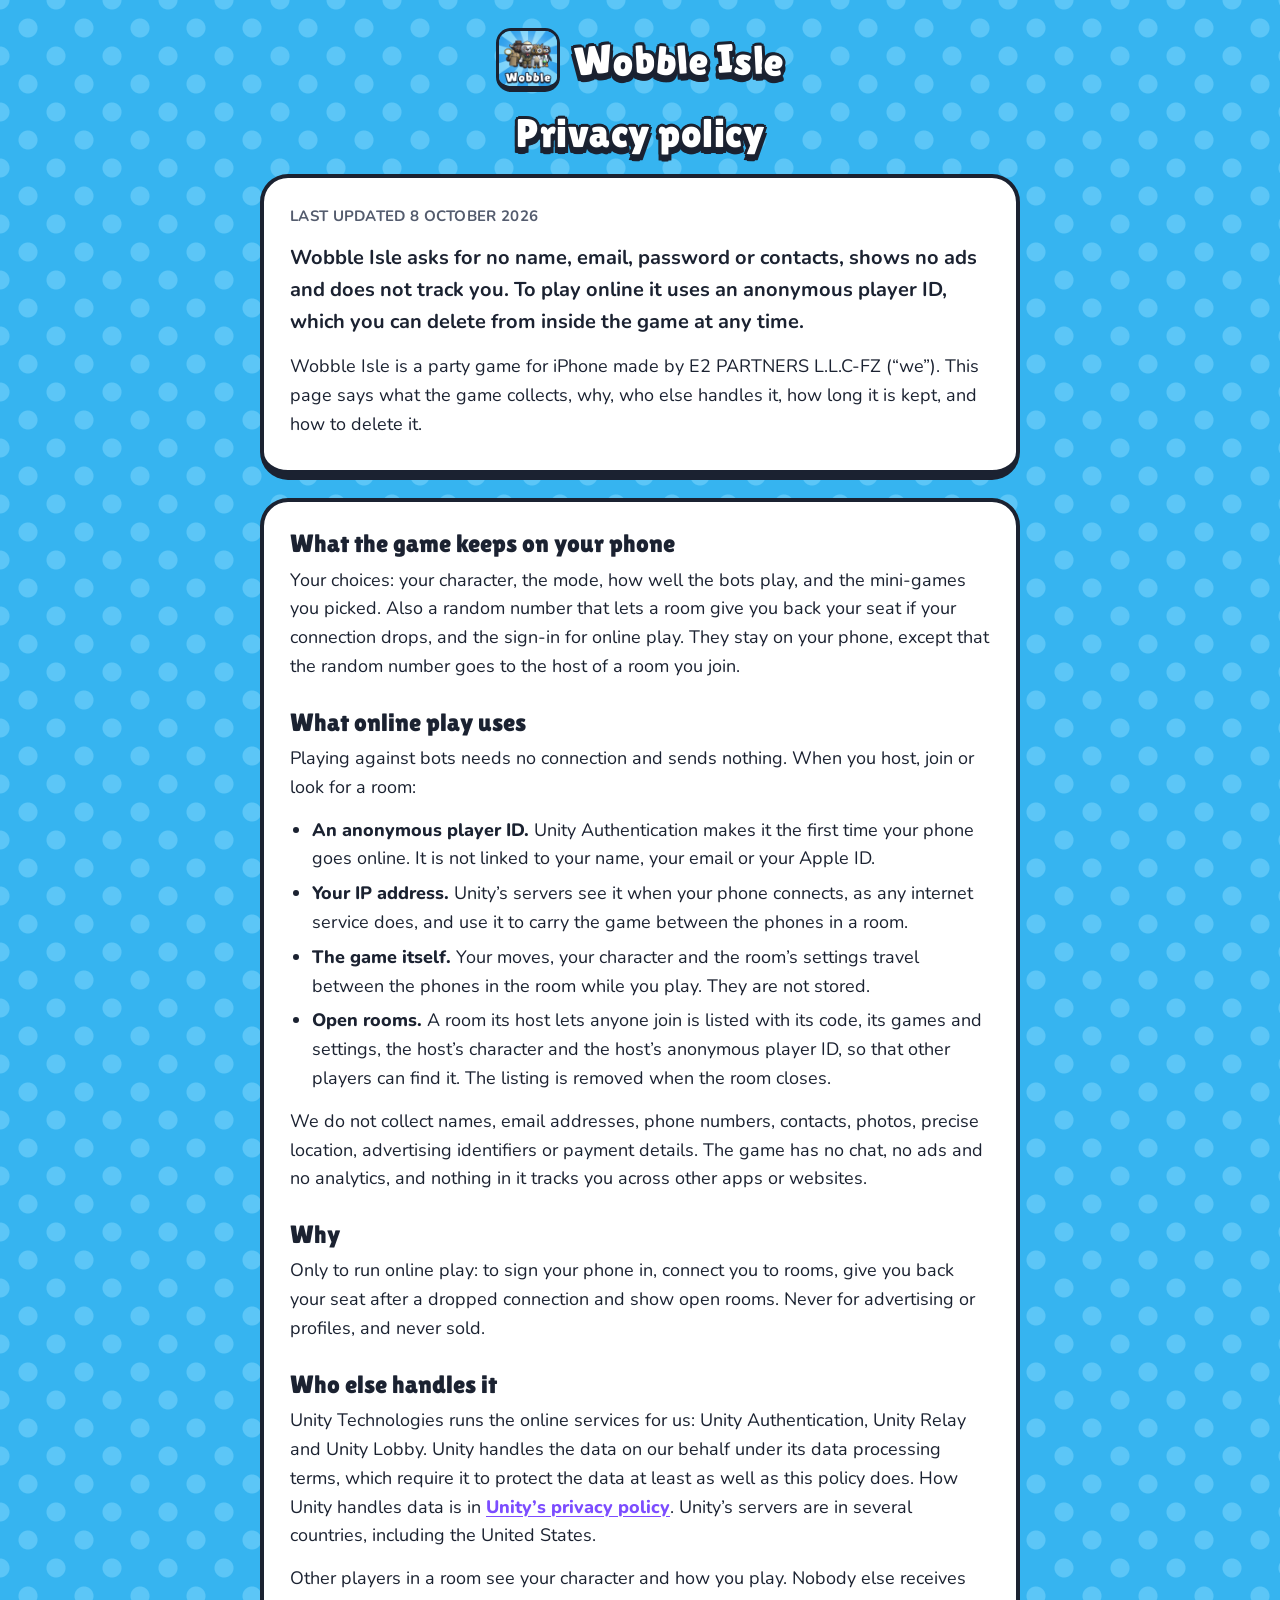
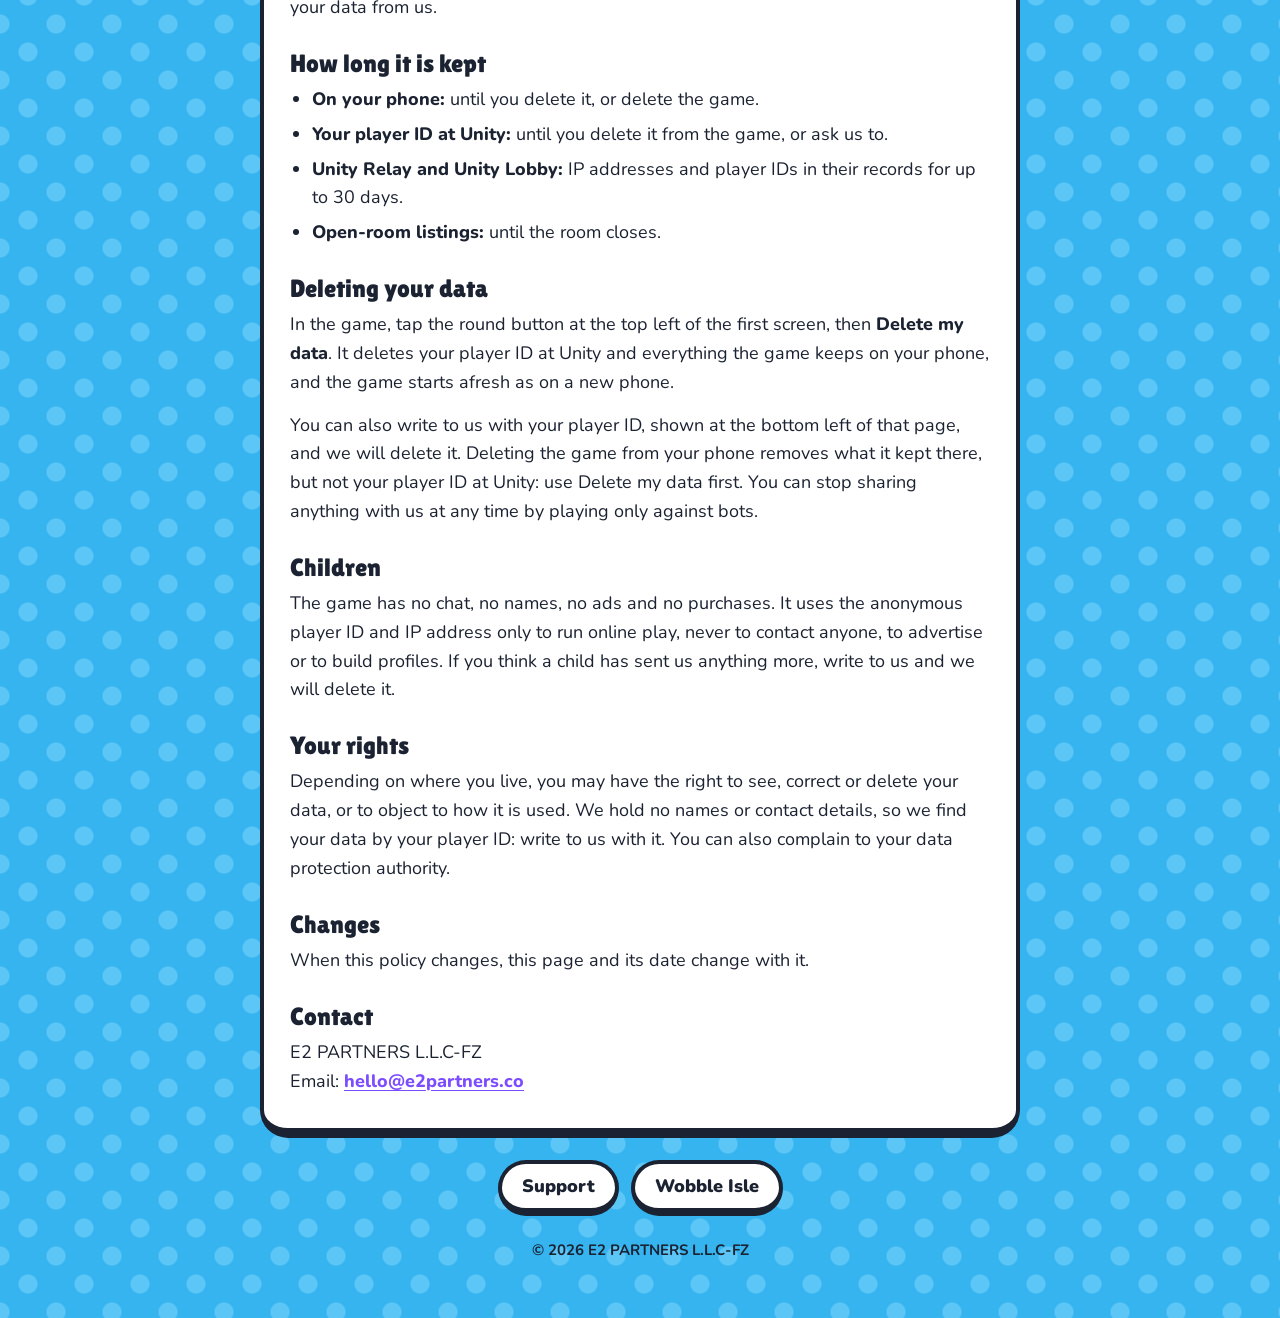
==== privacy/index.html @ 92bf53cb "Publish the privacy policy and support pages" ====
<!doctype html>
<html lang="en">
<head>
    <meta charset="utf-8">
    <meta name="viewport" content="width=device-width, initial-scale=1">
    <title>Privacy policy · Wobble Isle</title>
    <meta name="description" content="What Wobble Isle collects, why, who else handles it, how long it is kept, and how to delete it.">
    <link rel="icon" href="../icon.png">
    <link rel="stylesheet" href="../style.css">
</head>
<body>
<main class="page">
    <a class="top" href="../">
        <img src="../icon.png" alt="">
        <span class="loud name" aria-label="Wobble Isle"><span style="transform: rotate(-6deg)">W</span><span style="transform: rotate(4deg) translateY(3.7%)">o</span><span style="transform: rotate(-3deg) translateY(-2.2%)">b</span><span style="transform: rotate(5deg) translateY(3%)">b</span><span style="transform: rotate(-5deg) translateY(-1.5%)">l</span><span style="transform: rotate(3deg) translateY(2.2%)">e</span>&nbsp;<span style="transform: rotate(-4deg) translateY(-3%)">I</span><span style="transform: rotate(5deg) translateY(2.2%)">s</span><span style="transform: rotate(-3deg) translateY(-0.7%)">l</span><span style="transform: rotate(4deg) translateY(3%)">e</span></span>
    </a>

    <h1 class="loud">Privacy policy</h1>

    <section class="card">
        <p class="when">Last updated 8 October 2026</p>
        <p class="lead">Wobble Isle asks for no name, email, password or contacts, shows no ads and does not track you. To play online it uses an anonymous player ID, which you can delete from inside the game at any time.</p>
        <p>Wobble Isle is a party game for iPhone made by E2 PARTNERS L.L.C-FZ (“we”). This page says what the game collects, why, who else handles it, how long it is kept, and how to delete it.</p>
    </section>

    <section class="card">
        <h2>What the game keeps on your phone</h2>
        <p>Your choices: your character, the mode, how well the bots play, and the mini-games you picked. Also a random number that lets a room give you back your seat if your connection drops, and the sign-in for online play. They stay on your phone, except that the random number goes to the host of a room you join.</p>

        <h2>What online play uses</h2>
        <p>Playing against bots needs no connection and sends nothing. When you host, join or look for a room:</p>
        <ul>
            <li><strong>An anonymous player ID.</strong> Unity Authentication makes it the first time your phone goes online. It is not linked to your name, your email or your Apple ID.</li>
            <li><strong>Your IP address.</strong> Unity’s servers see it when your phone connects, as any internet service does, and use it to carry the game between the phones in a room.</li>
            <li><strong>The game itself.</strong> Your moves, your character and the room’s settings travel between the phones in the room while you play. They are not stored.</li>
            <li><strong>Open rooms.</strong> A room its host lets anyone join is listed with its code, its games and settings, the host’s character and the host’s anonymous player ID, so that other players can find it. The listing is removed when the room closes.</li>
        </ul>
        <p>We do not collect names, email addresses, phone numbers, contacts, photos, precise location, advertising identifiers or payment details. The game has no chat, no ads and no analytics, and nothing in it tracks you across other apps or websites.</p>

        <h2>Why</h2>
        <p>Only to run online play: to sign your phone in, connect you to rooms, give you back your seat after a dropped connection and show open rooms. Never for advertising or profiles, and never sold.</p>

        <h2>Who else handles it</h2>
        <p>Unity Technologies runs the online services for us: Unity Authentication, Unity Relay and Unity Lobby. Unity handles the data on our behalf under its data processing terms, which require it to protect the data at least as well as this policy does. How Unity handles data is in <a href="https://unity.com/legal/game-player-and-app-user-privacy-policy">Unity’s privacy policy</a>. Unity’s servers are in several countries, including the United States.</p>
        <p>Other players in a room see your character and how you play. Nobody else receives your data from us.</p>

        <h2>How long it is kept</h2>
        <ul>
            <li><strong>On your phone:</strong> until you delete it, or delete the game.</li>
            <li><strong>Your player ID at Unity:</strong> until you delete it from the game, or ask us to.</li>
            <li><strong>Unity Relay and Unity Lobby:</strong> IP addresses and player IDs in their records for up to 30 days.</li>
            <li><strong>Open-room listings:</strong> until the room closes.</li>
        </ul>

        <h2>Deleting your data</h2>
        <p>In the game, tap the round button at the top left of the first screen, then <strong>Delete my data</strong>. It deletes your player ID at Unity and everything the game keeps on your phone, and the game starts afresh as on a new phone.</p>
        <p>You can also write to us with your player ID, shown at the bottom left of that page, and we will delete it. Deleting the game from your phone removes what it kept there, but not your player ID at Unity: use Delete my data first. You can stop sharing anything with us at any time by playing only against bots.</p>

        <h2>Children</h2>
        <p>The game has no chat, no names, no ads and no purchases. It uses the anonymous player ID and IP address only to run online play, never to contact anyone, to advertise or to build profiles. If you think a child has sent us anything more, write to us and we will delete it.</p>

        <h2>Your rights</h2>
        <p>Depending on where you live, you may have the right to see, correct or delete your data, or to object to how it is used. We hold no names or contact details, so we find your data by your player ID: write to us with it. You can also complain to your data protection authority.</p>

        <h2>Changes</h2>
        <p>When this policy changes, this page and its date change with it.</p>

        <h2>Contact</h2>
        <p>E2 PARTNERS L.L.C-FZ<br>Email: <a href="mailto:hello@e2partners.co">hello@e2partners.co</a></p>
    </section>

    <nav class="links">
        <a href="../support/">Support</a>
        <a href="../">Wobble Isle</a>
    </nav>
    <footer>© 2026 E2 PARTNERS L.L.C-FZ</footer>
</main>
</body>
</html>
---- style.css ----
/* Wobble Isle's web pages, in the game's Toy look (docs/screens.md): the start screen's sky with
   paler dots, white cards with a thick ink edge and a thicker one underneath, loud words in
   Lilita One with an ink rim and a drop, and Nunito for reading. The fonts are served from here,
   so a visit asks nothing of any other site. */

@font-face {
    font-family: "Lilita One";
    src: url("fonts/LilitaOne-Regular.ttf") format("truetype");
    font-display: swap;
}

@font-face {
    font-family: "Nunito";
    src: url("fonts/Nunito-Variable.ttf") format("truetype");
    font-weight: 200 1000;
    font-display: swap;
}

:root {
    color-scheme: light;
    --ink: rgb(27, 34, 49);
    --paper: rgb(255, 255, 255);
    --action: rgb(124, 77, 255);
    --sky: rgb(54, 180, 240);
    --dot: rgb(92, 198, 247);
    --soft: rgb(84, 92, 110);
    --gutter: 16px;
}

* {
    box-sizing: border-box;
}

html {
    background-color: var(--sky);
    background-image:
        radial-gradient(circle, var(--dot) 9px, transparent 10px),
        radial-gradient(circle, var(--dot) 9px, transparent 10px);
    background-size: 56px 56px;
    background-position: 0 0, 28px 28px;
}

body {
    margin: 0;
    padding-block: 28px 56px;
    padding-inline: var(--gutter);
    color: var(--ink);
    font-family: "Nunito", "Avenir Next", "Helvetica Neue", Arial, sans-serif;
    font-size: 18px;
    line-height: 1.6;
}

.page {
    max-width: 760px;
    margin: 0 auto;
}

/* The header: the app icon and the game's name, its letters leaning as on the start screen. */
.top {
    display: flex;
    align-items: center;
    justify-content: center;
    gap: 14px;
    margin-bottom: 18px;
    text-decoration: none;
}

.top img {
    width: 64px;
    height: 64px;
    border-radius: 15px;
    border: 3px solid var(--ink);
    border-bottom-width: 6px;
}

.loud {
    margin: 0;
    font-family: "Lilita One", "Arial Rounded MT Bold", "Nunito", sans-serif;
    font-weight: 400;
    color: var(--paper);
    letter-spacing: 0.5px;
    /* The rim, all the way round, and the drop beneath. */
    text-shadow:
        3px 0 0 var(--ink), -3px 0 0 var(--ink), 0 3px 0 var(--ink), 0 -3px 0 var(--ink),
        2px 2px 0 var(--ink), -2px 2px 0 var(--ink), 2px -2px 0 var(--ink), -2px -2px 0 var(--ink),
        0 7px 0 var(--ink), 3px 6px 0 var(--ink), -3px 6px 0 var(--ink);
}

.name {
    font-size: 40px;
    line-height: 1.1;
    white-space: nowrap;
}

.name span {
    display: inline-block;
}

h1.loud {
    font-size: 40px;
    line-height: 1.15;
    text-align: center;
    text-wrap: balance;
    margin-bottom: 18px;
}

/* A white card, like the game's buttons. */
.card {
    background: var(--paper);
    border: 4px solid var(--ink);
    border-bottom-width: 10px;
    border-radius: 28px;
    padding: 26px 26px 18px;
}

.card + .card {
    margin-top: 18px;
}

.card h2 {
    font-family: "Lilita One", "Arial Rounded MT Bold", "Nunito", sans-serif;
    font-weight: 400;
    font-size: 25px;
    line-height: 1.25;
    margin: 26px 0 6px;
    text-wrap: balance;
}

.card h2:first-child {
    margin-top: 0;
}

.card p,
.card ul {
    margin: 0 0 14px;
}

.card ul {
    padding-left: 22px;
}

.card li + li {
    margin-top: 6px;
}

.lead {
    font-size: 20px;
    font-weight: 700;
}

.when {
    color: var(--soft);
    font-size: 15px;
    font-weight: 700;
    letter-spacing: 0.3px;
    text-transform: uppercase;
}

a {
    color: var(--action);
    font-weight: 800;
    text-underline-offset: 3px;
}

strong {
    font-weight: 800;
}

/* The main way to reach the studio, as a violet pill like the game's main action. */
.mail {
    display: inline-block;
    margin: 4px 0 14px;
    padding: 10px 22px;
    border: 4px solid var(--ink);
    border-bottom-width: 8px;
    border-radius: 999px;
    background: var(--action);
    color: var(--paper);
    font-weight: 900;
    font-size: 19px;
    text-decoration: none;
    overflow-wrap: anywhere;
}

/* A question and its answer on the support page. */
.question {
    border-top: 3px dashed rgb(205, 212, 224);
    padding-top: 16px;
    margin-top: 16px;
}

.question h3 {
    margin: 0 0 4px;
    font-size: 19px;
    font-weight: 900;
}

.question p {
    margin: 0 0 6px;
}

.links {
    display: flex;
    flex-wrap: wrap;
    justify-content: center;
    gap: 12px;
    margin-top: 22px;
}

.links a {
    display: inline-block;
    padding: 8px 20px;
    border: 4px solid var(--ink);
    border-bottom-width: 8px;
    border-radius: 999px;
    background: var(--paper);
    color: var(--ink);
    text-decoration: none;
    font-weight: 900;
}

footer {
    margin-top: 22px;
    text-align: center;
    font-size: 15px;
    font-weight: 700;
    color: var(--ink);
}

@media (max-width: 480px) {
    body {
        font-size: 17px;
        padding-block: 18px 40px;
    }

    .name,
    h1.loud {
        font-size: 32px;
    }

    .top img {
        width: 52px;
        height: 52px;
    }

    .card {
        padding: 20px 18px 12px;
        border-radius: 22px;
    }
}
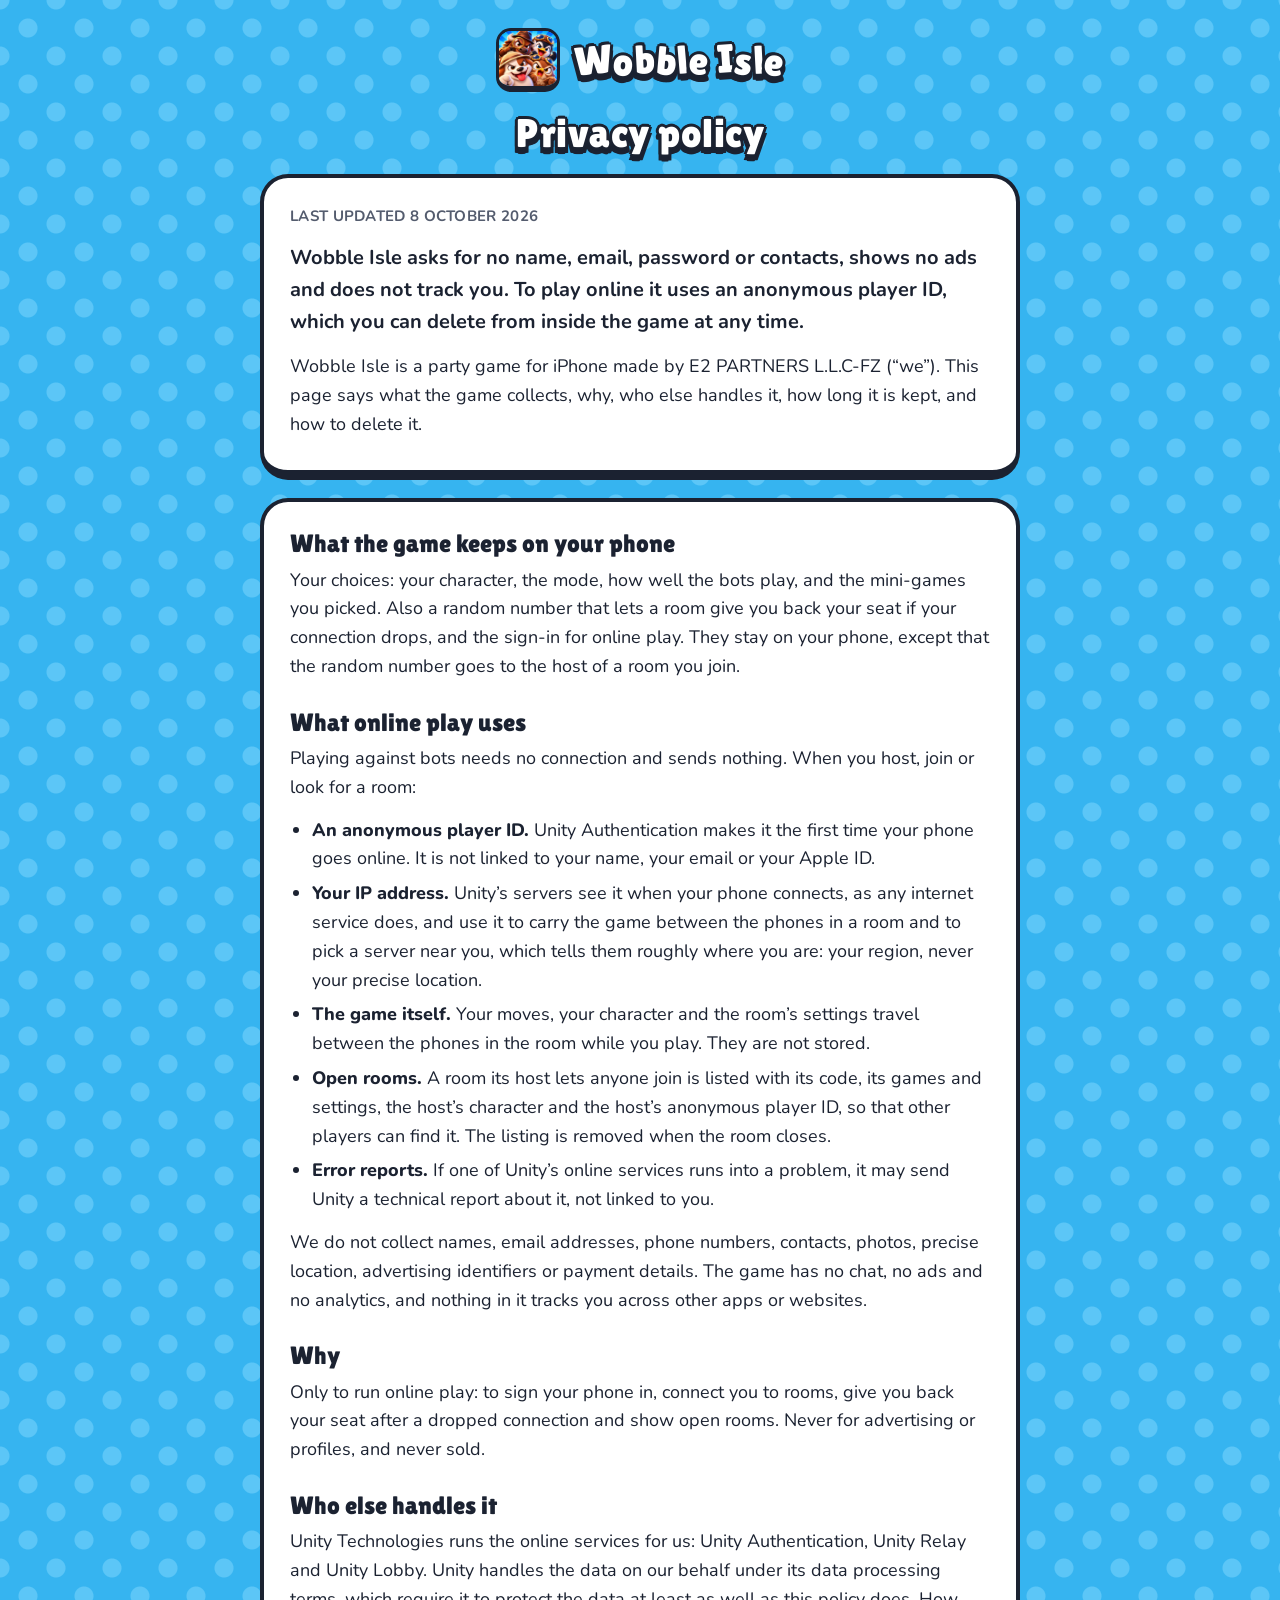
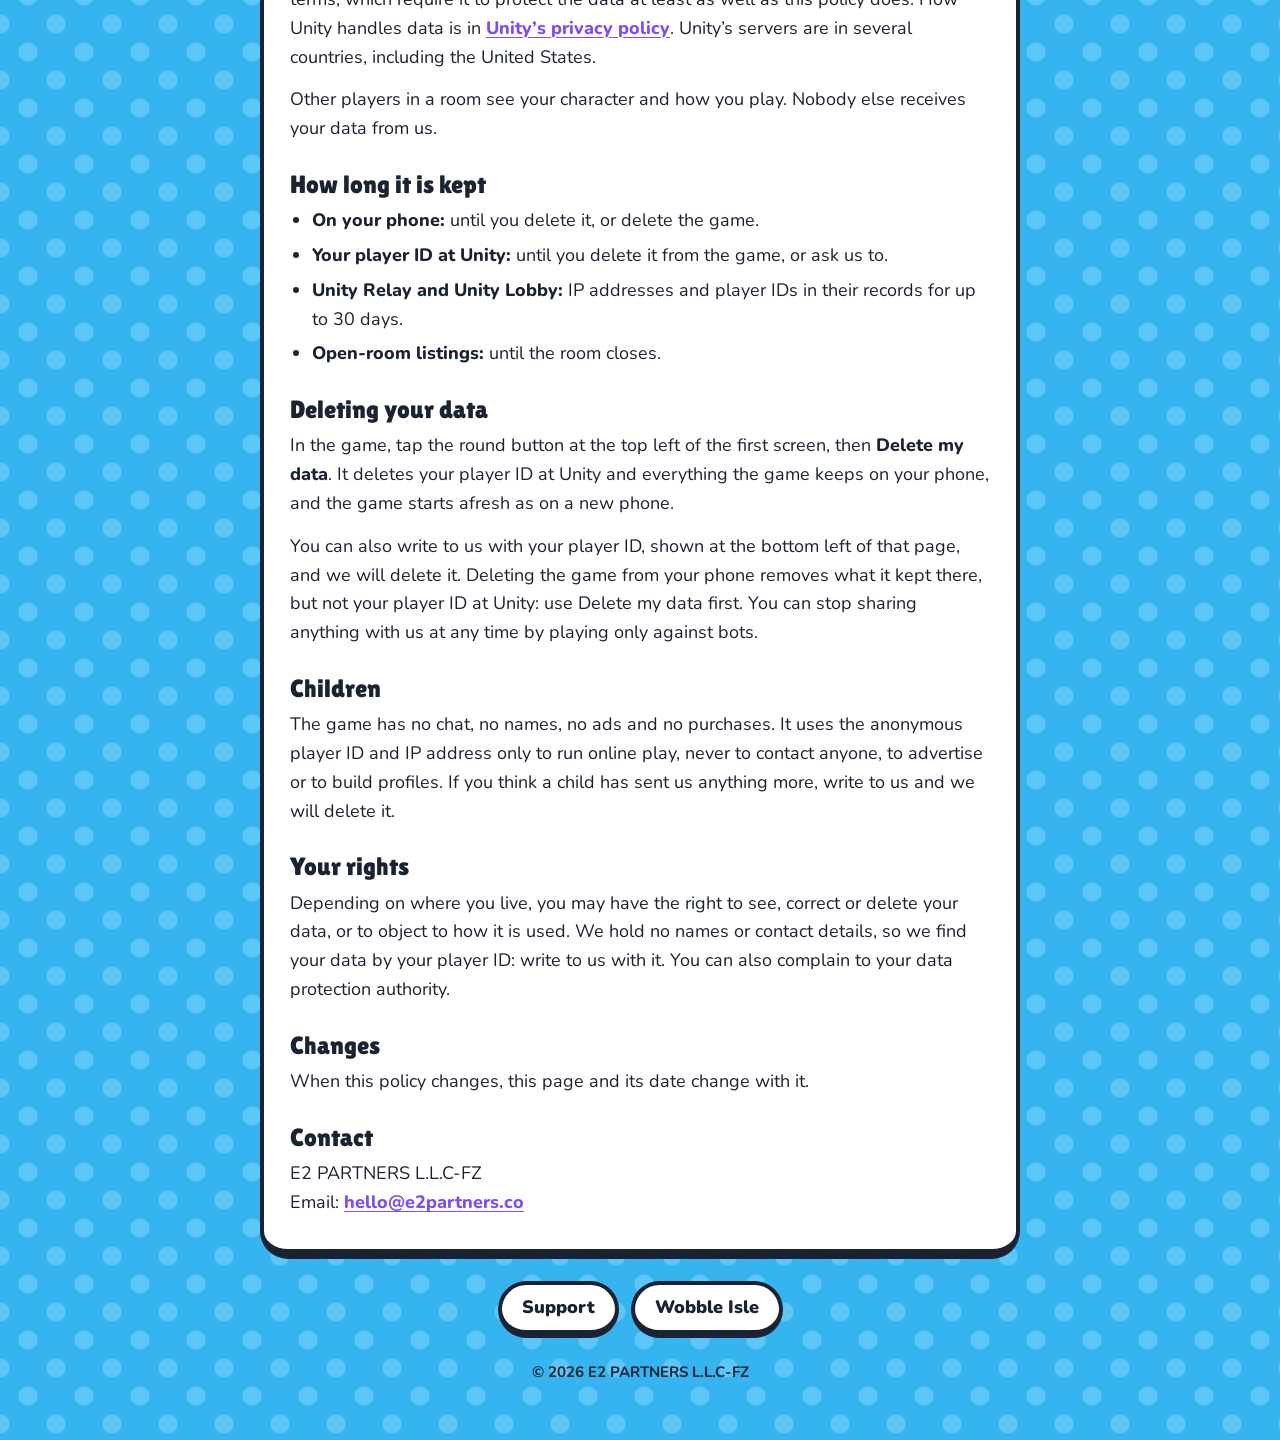
==== commit bc403dd4: "Say what the App Privacy answers say: the rough region and Unity's error reports" ====
--- a/privacy/index.html
+++ b/privacy/index.html
@@ -31,9 +31,10 @@
         <p>Playing against bots needs no connection and sends nothing. When you host, join or look for a room:</p>
         <ul>
             <li><strong>An anonymous player ID.</strong> Unity Authentication makes it the first time your phone goes online. It is not linked to your name, your email or your Apple ID.</li>
-            <li><strong>Your IP address.</strong> Unity’s servers see it when your phone connects, as any internet service does, and use it to carry the game between the phones in a room.</li>
+            <li><strong>Your IP address.</strong> Unity’s servers see it when your phone connects, as any internet service does, and use it to carry the game between the phones in a room and to pick a server near you, which tells them roughly where you are: your region, never your precise location.</li>
             <li><strong>The game itself.</strong> Your moves, your character and the room’s settings travel between the phones in the room while you play. They are not stored.</li>
             <li><strong>Open rooms.</strong> A room its host lets anyone join is listed with its code, its games and settings, the host’s character and the host’s anonymous player ID, so that other players can find it. The listing is removed when the room closes.</li>
+            <li><strong>Error reports.</strong> If one of Unity’s online services runs into a problem, it may send Unity a technical report about it, not linked to you.</li>
         </ul>
         <p>We do not collect names, email addresses, phone numbers, contacts, photos, precise location, advertising identifiers or payment details. The game has no chat, no ads and no analytics, and nothing in it tracks you across other apps or websites.</p>
 
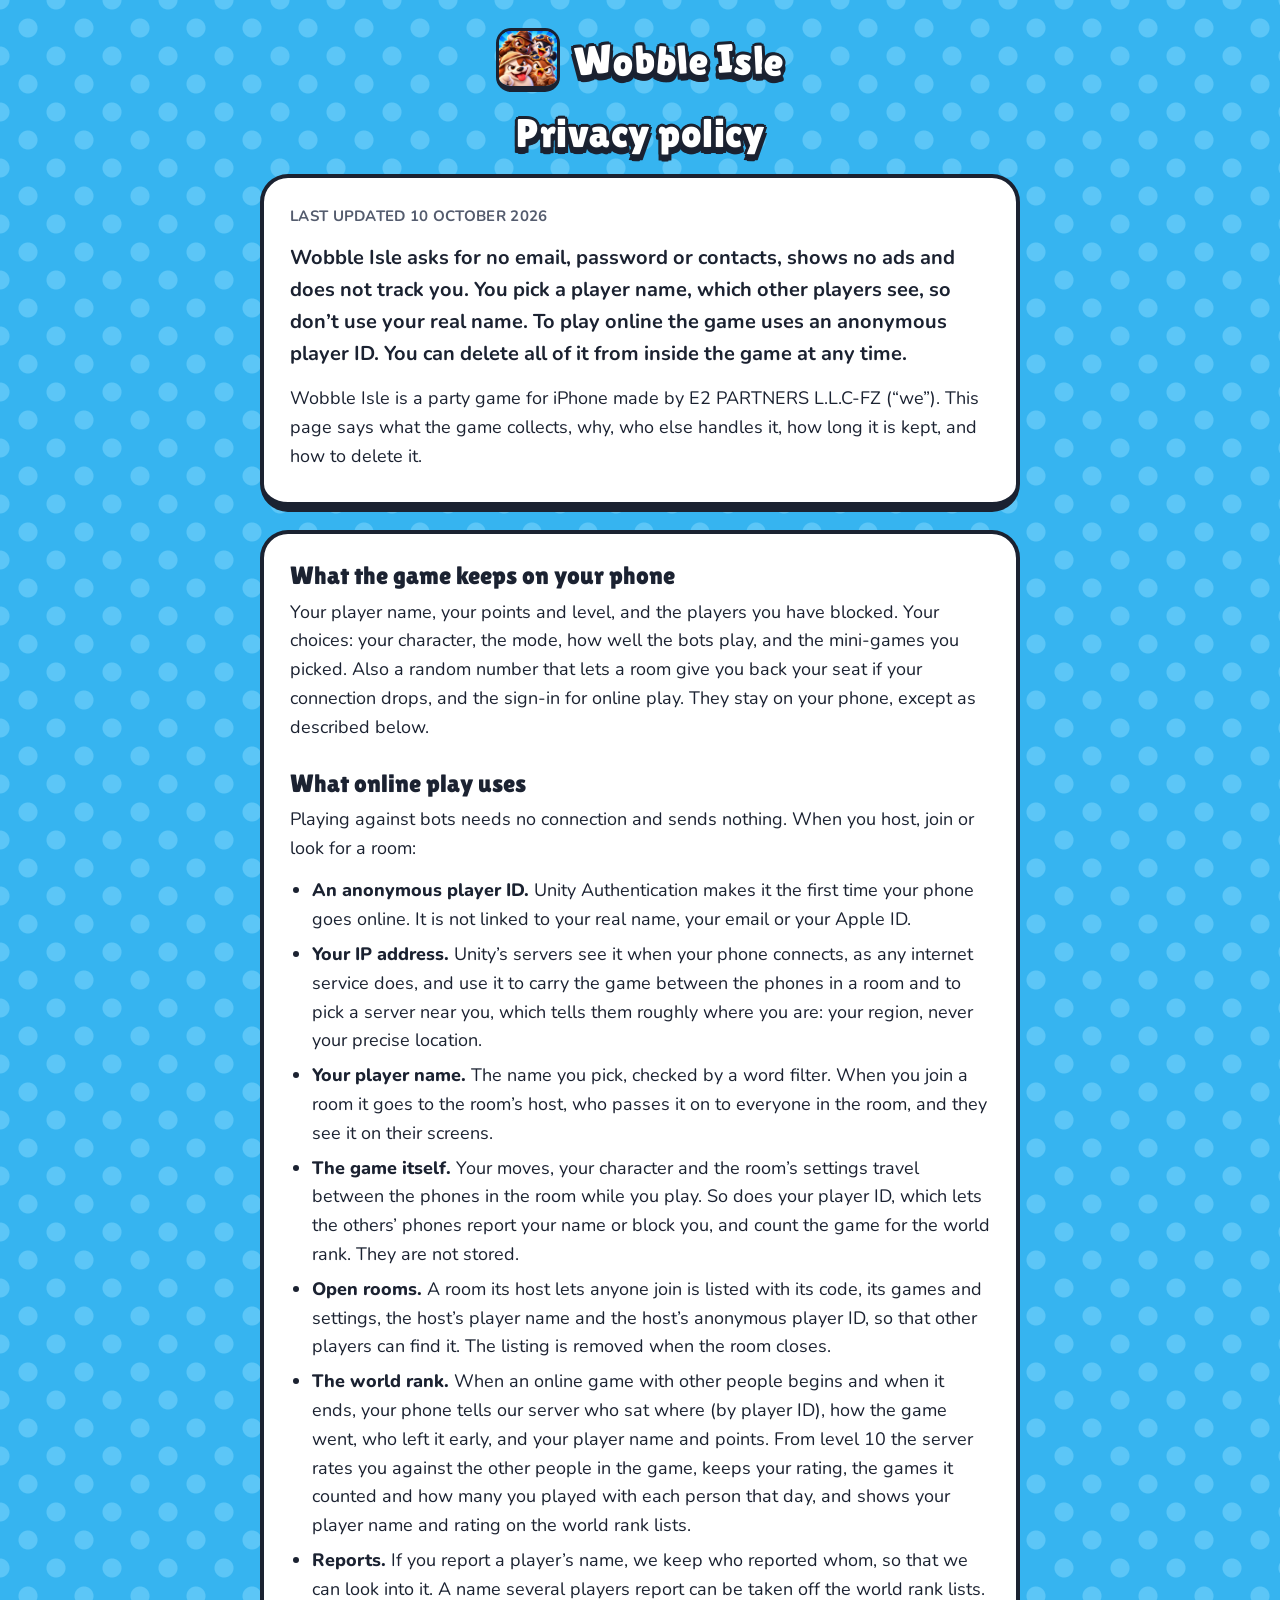
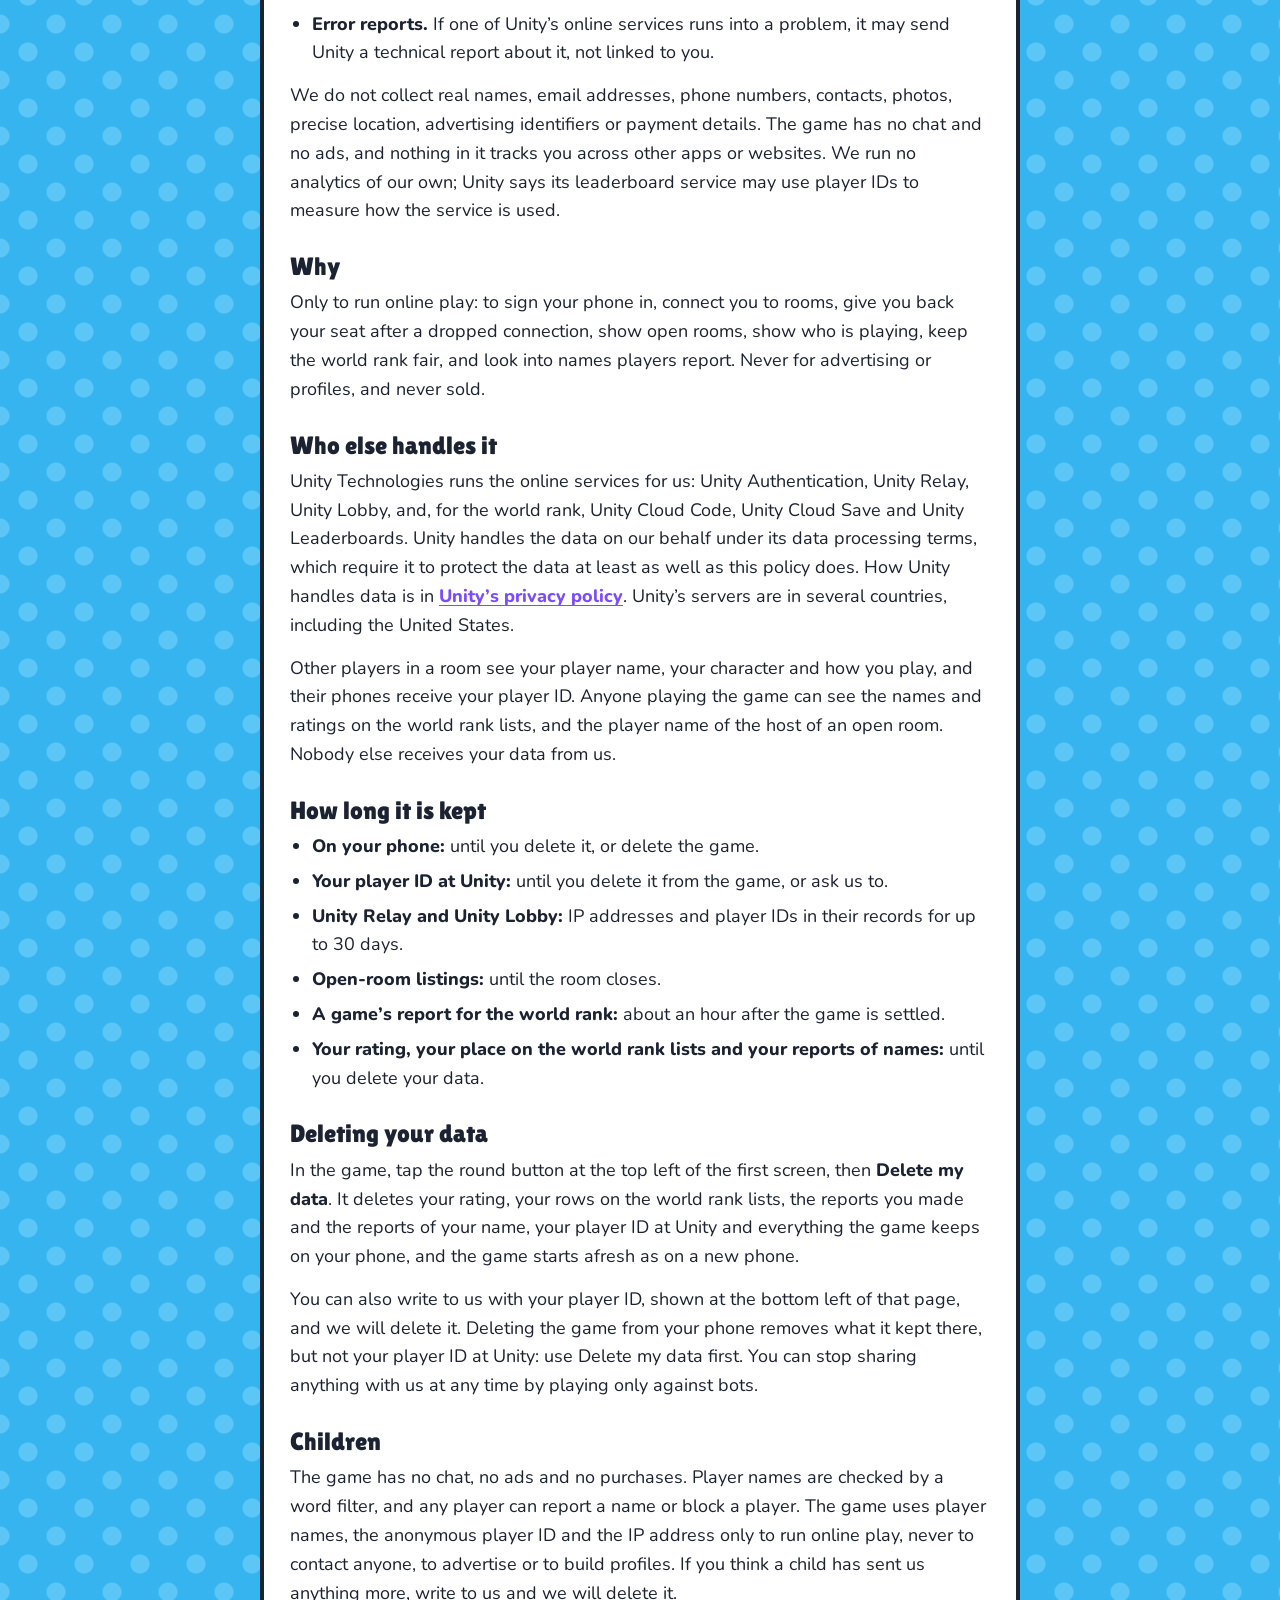
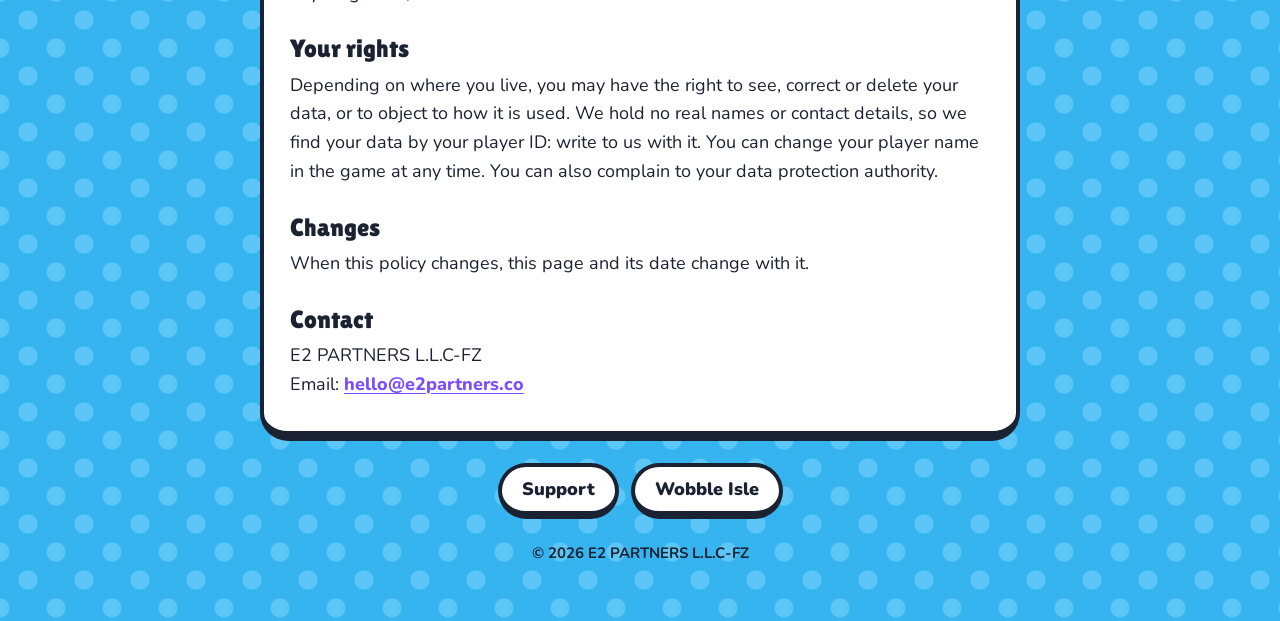
==== commit 61fb3764: "Privacy policy: player names, the world rank and reports" ====
--- a/privacy/index.html
+++ b/privacy/index.html
@@ -18,32 +18,35 @@
     <h1 class="loud">Privacy policy</h1>
 
     <section class="card">
-        <p class="when">Last updated 8 October 2026</p>
-        <p class="lead">Wobble Isle asks for no name, email, password or contacts, shows no ads and does not track you. To play online it uses an anonymous player ID, which you can delete from inside the game at any time.</p>
+        <p class="when">Last updated 10 October 2026</p>
+        <p class="lead">Wobble Isle asks for no email, password or contacts, shows no ads and does not track you. You pick a player name, which other players see, so don’t use your real name. To play online the game uses an anonymous player ID. You can delete all of it from inside the game at any time.</p>
         <p>Wobble Isle is a party game for iPhone made by E2 PARTNERS L.L.C-FZ (“we”). This page says what the game collects, why, who else handles it, how long it is kept, and how to delete it.</p>
     </section>
 
     <section class="card">
         <h2>What the game keeps on your phone</h2>
-        <p>Your choices: your character, the mode, how well the bots play, and the mini-games you picked. Also a random number that lets a room give you back your seat if your connection drops, and the sign-in for online play. They stay on your phone, except that the random number goes to the host of a room you join.</p>
+        <p>Your player name, your points and level, and the players you have blocked. Your choices: your character, the mode, how well the bots play, and the mini-games you picked. Also a random number that lets a room give you back your seat if your connection drops, and the sign-in for online play. They stay on your phone, except as described below.</p>
 
         <h2>What online play uses</h2>
         <p>Playing against bots needs no connection and sends nothing. When you host, join or look for a room:</p>
         <ul>
-            <li><strong>An anonymous player ID.</strong> Unity Authentication makes it the first time your phone goes online. It is not linked to your name, your email or your Apple ID.</li>
+            <li><strong>An anonymous player ID.</strong> Unity Authentication makes it the first time your phone goes online. It is not linked to your real name, your email or your Apple ID.</li>
             <li><strong>Your IP address.</strong> Unity’s servers see it when your phone connects, as any internet service does, and use it to carry the game between the phones in a room and to pick a server near you, which tells them roughly where you are: your region, never your precise location.</li>
-            <li><strong>The game itself.</strong> Your moves, your character and the room’s settings travel between the phones in the room while you play. They are not stored.</li>
-            <li><strong>Open rooms.</strong> A room its host lets anyone join is listed with its code, its games and settings, the host’s character and the host’s anonymous player ID, so that other players can find it. The listing is removed when the room closes.</li>
+            <li><strong>Your player name.</strong> The name you pick, checked by a word filter. When you join a room it goes to the room’s host, who passes it on to everyone in the room, and they see it on their screens.</li>
+            <li><strong>The game itself.</strong> Your moves, your character and the room’s settings travel between the phones in the room while you play. So does your player ID, which lets the others’ phones report your name or block you, and count the game for the world rank. They are not stored.</li>
+            <li><strong>Open rooms.</strong> A room its host lets anyone join is listed with its code, its games and settings, the host’s player name and the host’s anonymous player ID, so that other players can find it. The listing is removed when the room closes.</li>
+            <li><strong>The world rank.</strong> When an online game with other people begins and when it ends, your phone tells our server who sat where (by player ID), how the game went, who left it early, and your player name and points. From level 10 the server rates you against the other people in the game, keeps your rating, the games it counted and how many you played with each person that day, and shows your player name and rating on the world rank lists.</li>
+            <li><strong>Reports.</strong> If you report a player’s name, we keep who reported whom, so that we can look into it. A name several players report can be taken off the world rank lists.</li>
             <li><strong>Error reports.</strong> If one of Unity’s online services runs into a problem, it may send Unity a technical report about it, not linked to you.</li>
         </ul>
-        <p>We do not collect names, email addresses, phone numbers, contacts, photos, precise location, advertising identifiers or payment details. The game has no chat, no ads and no analytics, and nothing in it tracks you across other apps or websites.</p>
+        <p>We do not collect real names, email addresses, phone numbers, contacts, photos, precise location, advertising identifiers or payment details. The game has no chat and no ads, and nothing in it tracks you across other apps or websites. We run no analytics of our own; Unity says its leaderboard service may use player IDs to measure how the service is used.</p>
 
         <h2>Why</h2>
-        <p>Only to run online play: to sign your phone in, connect you to rooms, give you back your seat after a dropped connection and show open rooms. Never for advertising or profiles, and never sold.</p>
+        <p>Only to run online play: to sign your phone in, connect you to rooms, give you back your seat after a dropped connection, show open rooms, show who is playing, keep the world rank fair, and look into names players report. Never for advertising or profiles, and never sold.</p>
 
         <h2>Who else handles it</h2>
-        <p>Unity Technologies runs the online services for us: Unity Authentication, Unity Relay and Unity Lobby. Unity handles the data on our behalf under its data processing terms, which require it to protect the data at least as well as this policy does. How Unity handles data is in <a href="https://unity.com/legal/game-player-and-app-user-privacy-policy">Unity’s privacy policy</a>. Unity’s servers are in several countries, including the United States.</p>
-        <p>Other players in a room see your character and how you play. Nobody else receives your data from us.</p>
+        <p>Unity Technologies runs the online services for us: Unity Authentication, Unity Relay, Unity Lobby, and, for the world rank, Unity Cloud Code, Unity Cloud Save and Unity Leaderboards. Unity handles the data on our behalf under its data processing terms, which require it to protect the data at least as well as this policy does. How Unity handles data is in <a href="https://unity.com/legal/game-player-and-app-user-privacy-policy">Unity’s privacy policy</a>. Unity’s servers are in several countries, including the United States.</p>
+        <p>Other players in a room see your player name, your character and how you play, and their phones receive your player ID. Anyone playing the game can see the names and ratings on the world rank lists, and the player name of the host of an open room. Nobody else receives your data from us.</p>
 
         <h2>How long it is kept</h2>
         <ul>
@@ -51,17 +54,19 @@
             <li><strong>Your player ID at Unity:</strong> until you delete it from the game, or ask us to.</li>
             <li><strong>Unity Relay and Unity Lobby:</strong> IP addresses and player IDs in their records for up to 30 days.</li>
             <li><strong>Open-room listings:</strong> until the room closes.</li>
+            <li><strong>A game’s report for the world rank:</strong> about an hour after the game is settled.</li>
+            <li><strong>Your rating, your place on the world rank lists and your reports of names:</strong> until you delete your data.</li>
         </ul>
 
         <h2>Deleting your data</h2>
-        <p>In the game, tap the round button at the top left of the first screen, then <strong>Delete my data</strong>. It deletes your player ID at Unity and everything the game keeps on your phone, and the game starts afresh as on a new phone.</p>
+        <p>In the game, tap the round button at the top left of the first screen, then <strong>Delete my data</strong>. It deletes your rating, your rows on the world rank lists, the reports you made and the reports of your name, your player ID at Unity and everything the game keeps on your phone, and the game starts afresh as on a new phone.</p>
         <p>You can also write to us with your player ID, shown at the bottom left of that page, and we will delete it. Deleting the game from your phone removes what it kept there, but not your player ID at Unity: use Delete my data first. You can stop sharing anything with us at any time by playing only against bots.</p>
 
         <h2>Children</h2>
-        <p>The game has no chat, no names, no ads and no purchases. It uses the anonymous player ID and IP address only to run online play, never to contact anyone, to advertise or to build profiles. If you think a child has sent us anything more, write to us and we will delete it.</p>
+        <p>The game has no chat, no ads and no purchases. Player names are checked by a word filter, and any player can report a name or block a player. The game uses player names, the anonymous player ID and the IP address only to run online play, never to contact anyone, to advertise or to build profiles. If you think a child has sent us anything more, write to us and we will delete it.</p>
 
         <h2>Your rights</h2>
-        <p>Depending on where you live, you may have the right to see, correct or delete your data, or to object to how it is used. We hold no names or contact details, so we find your data by your player ID: write to us with it. You can also complain to your data protection authority.</p>
+        <p>Depending on where you live, you may have the right to see, correct or delete your data, or to object to how it is used. We hold no real names or contact details, so we find your data by your player ID: write to us with it. You can change your player name in the game at any time. You can also complain to your data protection authority.</p>
 
         <h2>Changes</h2>
         <p>When this policy changes, this page and its date change with it.</p>
